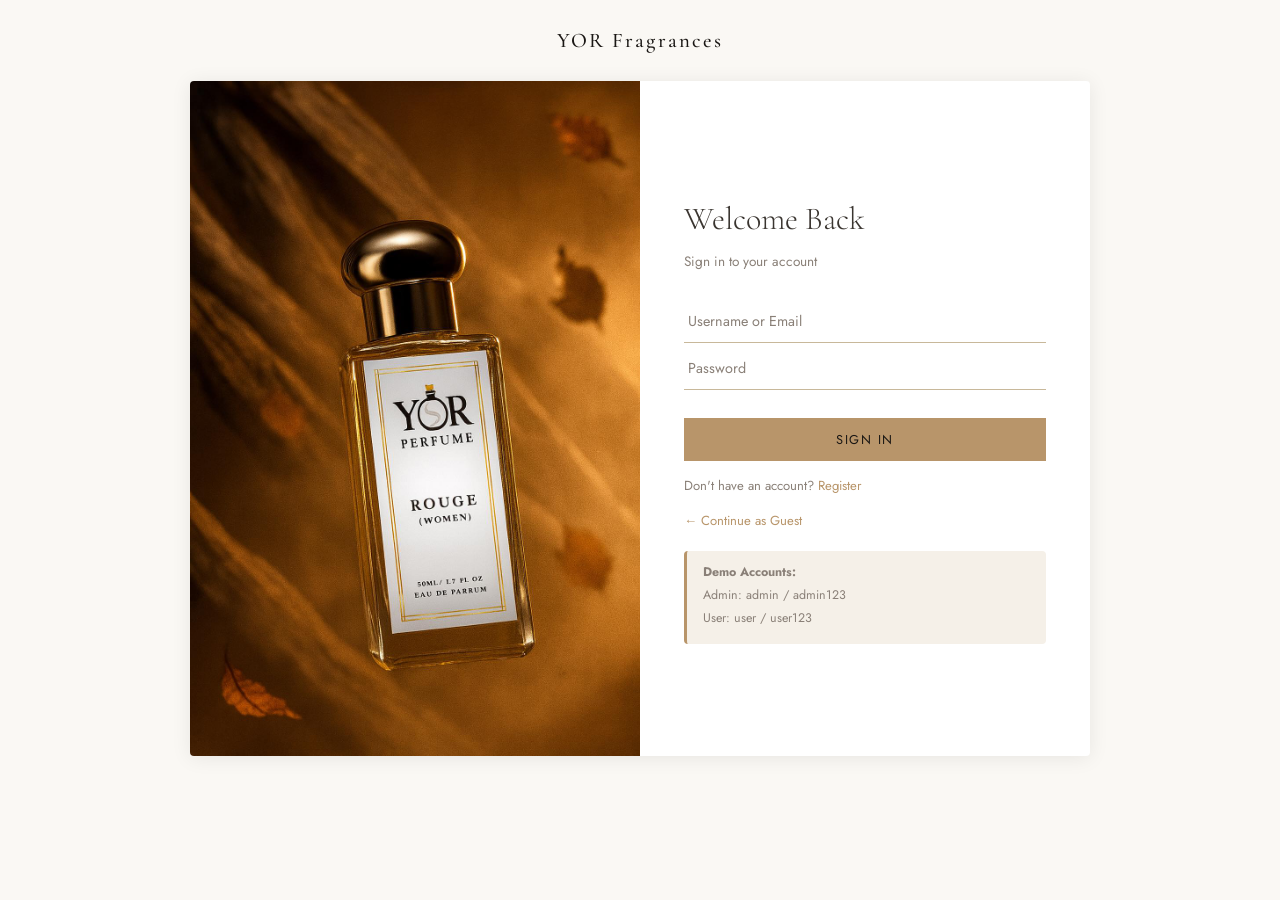
==== admin.html @ 2c429330 "first commit" ====
<!DOCTYPE html>
<html lang="en">
<head>
  <meta charset="UTF-8"/>
  <meta name="viewport" content="width=device-width, initial-scale=1.0"/>
  <title>Admin – YOR Fragrances</title>
  <link rel="preconnect" href="https://fonts.googleapis.com"/>
  <link href="https://fonts.googleapis.com/css2?family=Cormorant+Garamond:ital,wght@0,300;0,400;0,500;1,300;1,400&family=Jost:wght@300;400;500&display=swap" rel="stylesheet"/>
  <link rel="stylesheet" href="css/style.css"/>
</head>
<body class="admin-page">

  <!-- SIDEBAR -->
  <aside class="admin-sidebar">
    <div class="admin-logo">YOR<br/><span>Admin</span></div>
    <nav class="admin-nav">
      <a href="#" class="admin-nav-item active" onclick="showAdminTab('dashboard', this)">📊 Dashboard</a>
      <a href="#" class="admin-nav-item" onclick="showAdminTab('products', this)">🧴 Products</a>
      <a href="#" class="admin-nav-item" onclick="showAdminTab('orders', this)">📦 Orders</a>
      <a href="#" class="admin-nav-item" onclick="showAdminTab('users', this)">👥 Users</a>
    </nav>
    <a href="index.html" class="admin-back">← Back to Site</a>
    <button class="admin-logout" onclick="logoutUser()">Logout</button>
  </aside>

  <!-- MAIN -->
  <main class="admin-main">

    <!-- DASHBOARD TAB -->
    <div class="admin-tab active" id="tab-dashboard">
      <h2>Dashboard</h2>
      <div class="stats-grid">
        <div class="stat-card">
          <p class="stat-label">Total Products</p>
          <p class="stat-value" id="stat-products">0</p>
        </div>
        <div class="stat-card">
          <p class="stat-label">Total Orders</p>
          <p class="stat-value" id="stat-orders">0</p>
        </div>
        <div class="stat-card">
          <p class="stat-label">Registered Users</p>
          <p class="stat-value" id="stat-users">0</p>
        </div>
        <div class="stat-card">
          <p class="stat-label">Categories</p>
          <p class="stat-value">4</p>
        </div>
      </div>

      <div class="admin-section-title">Product Category Breakdown</div>
      <div class="chart-wrap" id="categoryChart"></div>

      <div class="admin-section-title">Top Products by Inquiries</div>
      <div id="topProducts"></div>
    </div>

    <!-- PRODUCTS TAB -->
    <div class="admin-tab" id="tab-products">
      <div class="admin-tab-header">
        <h2>Products</h2>
        <button class="btn-primary" onclick="openProductModal()">+ Add Product</button>
      </div>
      <div class="admin-table-wrap">
        <table class="admin-table" id="productsTable">
          <thead>
            <tr>
              <th>Image</th>
              <th>Name</th>
              <th>Category</th>
              <th>Price</th>
              <th>Stock</th>
              <th>Featured</th>
              <th>Actions</th>
            </tr>
          </thead>
          <tbody id="productsTableBody"></tbody>
        </table>
      </div>
    </div>

    <!-- ORDERS TAB -->
    <div class="admin-tab" id="tab-orders">
      <h2>Orders / Inquiries</h2>
      <div class="admin-table-wrap">
        <table class="admin-table">
          <thead>
            <tr>
              <th>Order ID</th>
              <th>Customer</th>
              <th>Items</th>
              <th>Total</th>
              <th>Status</th>
              <th>Date</th>
            </tr>
          </thead>
          <tbody id="ordersTableBody"></tbody>
        </table>
      </div>
    </div>

    <!-- USERS TAB -->
    <div class="admin-tab" id="tab-users">
      <h2>Registered Users</h2>
      <div class="admin-table-wrap">
        <table class="admin-table">
          <thead>
            <tr>
              <th>Username</th>
              <th>Name</th>
              <th>Email</th>
              <th>Role</th>
              <th>Registered</th>
            </tr>
          </thead>
          <tbody id="usersTableBody"></tbody>
        </table>
      </div>
    </div>

  </main>

  <!-- PRODUCT MODAL -->
  <div class="modal-overlay" id="productModal">
    <div class="modal">
      <div class="modal-header">
        <h3 id="modalTitle">Add Product</h3>
        <button onclick="closeProductModal()">&#10005;</button>
      </div>
      <form onsubmit="saveProduct(event)" class="modal-form">
        <input type="hidden" id="editProductId"/>
        <div class="form-row">
          <div class="form-field">
            <label>Product Name</label>
            <input type="text" id="pName" required/>
          </div>
          <div class="form-field">
            <label>Category</label>
            <select id="pCategory">
              <option value="women">Women's</option>
              <option value="men">Men's</option>
              <option value="unisex">Unisex</option>
            </select>
          </div>
        </div>
        <div class="form-row">
          <div class="form-field">
            <label>Price (₱)</label>
            <input type="number" id="pPrice" required/>
          </div>
          <div class="form-field">
            <label>Stock</label>
            <input type="number" id="pStock" required/>
          </div>
        </div>
        <div class="form-field">
          <label>Scent Description</label>
          <textarea id="pDesc" rows="3"></textarea>
        </div>
        <div class="form-field">
          <label>Image Path (e.g. assets/images/product1.jpg)</label>
          <input type="text" id="pImage" placeholder="assets/images/product1.jpg"/>
        </div>
        <div class="form-field checkbox-field">
          <input type="checkbox" id="pFeatured"/>
          <label for="pFeatured">Mark as Featured / Best Seller</label>
        </div>
        <div class="modal-actions">
          <button type="button" class="btn-secondary" onclick="closeProductModal()">Cancel</button>
          <button type="submit" class="btn-primary">Save Product</button>
        </div>
      </form>
    </div>
  </div>

  <div class="toast" id="toast"></div>
  <script src="js/data.js"></script>
  <script src="js/main.js"></script>
  <script src="js/admin.js"></script>
</body>
</html>
---- css/style.css ----
/* ===== CSS VARIABLES ===== */
:root {
  --cream: #f5f0e8;
  --warm-white: #faf8f4;
  --sand: #c8b89a;
  --sand-light: #e8ddd0;
  --dark: #1a1714;
  --dark-soft: #2d2926;
  --text: #3a3530;
  --text-light: #8a8078;
  --accent: #b8956a;
  --accent-dark: #9a7a54;
  --font-display: "Cormorant Garamond", Georgia, serif;
  --font-body: "Jost", sans-serif;
  --nav-h: 64px;
  --transition: 0.3s ease;
  --shadow: 0 2px 20px rgba(0, 0, 0, 0.08);
  --shadow-hover: 0 8px 40px rgba(0, 0, 0, 0.14);
}

/* ===== RESET ===== */
*,
*::before,
*::after {
  box-sizing: border-box;
  margin: 0;
  padding: 0;
}
html {
  scroll-behavior: smooth;
}
body {
  font-family: var(--font-body);
  background: var(--warm-white);
  color: var(--text);
  line-height: 1.6;
  font-size: 15px;
}
a {
  text-decoration: none;
  color: inherit;
}
img {
  max-width: 100%;
  display: block;
}
button {
  cursor: pointer;
  font-family: var(--font-body);
}
input,
select,
textarea {
  font-family: var(--font-body);
}

/* ===== NAVBAR ===== */
.navbar {
  position: fixed;
  top: 0;
  left: 0;
  right: 0;
  z-index: 100;
  height: var(--nav-h);
  /* use warm white from palette for the nav bar so it blends with the brand identity */
  background: var(--accent);
  backdrop-filter: blur(10px);
  border-bottom: 1px solid var(--sand);
  display: flex;
  align-items: center;
  padding: 0 24px;
  gap: 16px;
}
.nav-logo {
  position: absolute;
  left: 50%;
  transform: translateX(-50%);
  font-family: var(--font-display);
  font-size: 1.4rem;
  font-weight: 500;
  letter-spacing: 0.08em;
  color: var(--dark);
  white-space: nowrap;
}
.nav-search {
  display: flex;
  align-items: center;
  gap: 8px;
  background: var(--cream);
  border-radius: 4px;
  padding: 6px 12px;
  flex: 1;
  max-width: 280px;
  position: relative;
}
.nav-search input {
  border: none;
  background: transparent;
  outline: none;
  font-size: 0.85rem;
  color: var(--text);
  width: 100%;
}
.nav-search span {
  color: var(--text-light);
  font-size: 0.9rem;
}
.search-dropdown {
  position: absolute;
  top: calc(100% + 4px);
  left: 0;
  right: 0;
  background: white;
  border: 1px solid var(--sand-light);
  border-radius: 4px;
  box-shadow: var(--shadow);
  max-height: 240px;
  overflow-y: auto;
  z-index: 200;
  display: none;
}
.search-dropdown.show {
  display: block;
}
.search-item {
  display: flex;
  align-items: center;
  gap: 10px;
  padding: 10px 14px;
  cursor: pointer;
  transition: background var(--transition);
}
.search-item:hover {
  background: var(--cream);
}
.search-item img {
  width: 36px;
  height: 36px;
  object-fit: cover;
  border-radius: 2px;
}
.search-item-info {
  font-size: 0.8rem;
}
.search-item-info strong {
  display: block;
}
.search-item-info span {
  color: var(--accent);
}

.nav-actions {
  margin-left: auto;
  display: flex;
  align-items: center;
  gap: 16px;
}
.nav-icon {
  font-size: 1.1rem;
  color: var(--text);
  cursor: pointer;
  position: relative;
  padding: 4px;
}
.nav-icon:hover {
  color: var(--accent);
}
.cart-count {
  position: absolute;
  top: -4px;
  right: -6px;
  background: var(--sand);
  color: var(--dark);
  font-size: 0.65rem;
  border-radius: 50%;
  width: 16px;
  height: 16px;
  display: flex;
  align-items: center;
  justify-content: center;
  font-family: var(--font-body);
}
.nav-menu-btn {
  background: none;
  border: none;
  font-size: 1.2rem;
  color: var(--text);
  display: none;
}
.nav-user-menu {
  position: relative;
}
.user-dropdown {
  position: absolute;
  right: 0;
  top: calc(100% + 8px);
  background: white;
  border: 1px solid var(--sand-light);
  border-radius: 6px;
  box-shadow: var(--shadow);
  min-width: 160px;
  z-index: 200;
  display: none;
  overflow: hidden;
}
.user-dropdown.show {
  display: block;
}
.user-dropdown a,
.user-dropdown button {
  display: block;
  width: 100%;
  padding: 10px 16px;
  font-size: 0.85rem;
  text-align: left;
  background: none;
  border: none;
  color: var(--text);
  transition: background var(--transition);
}
.user-dropdown a:hover,
.user-dropdown button:hover {
  background: var(--cream);
}
.user-dropdown .user-info {
  padding: 12px 16px;
  border-bottom: 1px solid var(--sand-light);
  font-size: 0.8rem;
  color: var(--text-light);
}
.user-dropdown .user-info strong {
  display: block;
  color: var(--text);
  font-size: 0.9rem;
}

/* MOBILE MENU */
.mobile-menu {
  position: fixed;
  top: 0;
  left: -100%;
  width: 260px;
  height: 100vh;
  background: var(--dark);
  z-index: 300;
  display: flex;
  flex-direction: column;
  padding: 60px 30px 30px;
  transition: left var(--transition);
}
.mobile-menu.open {
  left: 0;
}
.mobile-menu a {
  color: white;
  font-size: 1.1rem;
  padding: 14px 0;
  border-bottom: 1px solid rgba(255, 255, 255, 0.1);
  font-family: var(--font-display);
}
.close-mobile {
  position: absolute;
  top: 16px;
  right: 16px;
  background: none;
  border: none;
  color: white;
  font-size: 1.3rem;
}

/* ===== HERO ===== */
.hero {
  margin-top: var(--nav-h);
}
.hero-banner {
  position: relative;
  height: 380px;
  overflow: hidden;
  background: var(--sand-light);
}
.hero-img {
  width: 100%;
  height: 100%;
  object-fit: cover;
  object-position: center;
}
.hero-overlay {
  position: absolute;
  inset: 0;
  background: linear-gradient(
    90deg,
    rgba(26, 23, 20, 0.55) 0%,
    transparent 60%
  );
  display: flex;
  flex-direction: column;
  justify-content: center;
  padding: 0 60px;
  color: white;
}
.hero-breadcrumb {
  font-size: 0.75rem;
  letter-spacing: 0.1em;
  opacity: 0.8;
  margin-bottom: 10px;
}
.hero-title {
  font-family: var(--font-display);
  font-size: 2.8rem;
  font-weight: 300;
  line-height: 1.1;
  margin-bottom: 20px;
}
.hero-title em {
  font-style: italic;
  font-weight: 300;
}
.hero-cta {
  display: inline-block;
  background: var(--accent);
  color: var(--dark);
  padding: 10px 28px;
  font-size: 0.8rem;
  letter-spacing: 0.12em;
  text-transform: uppercase;
  width: fit-content;
  transition: var(--transition);
}
.hero-cta:hover {
  background: var(--accent-dark);
  color: var(--dark);
}

/* ===== CATEGORY BAR ===== */
.category-bar {
  display: flex;
  align-items: center;
  justify-content: space-between;
  padding: 0 40px;
  border-bottom: 1px solid var(--sand-light);
  margin-bottom: 30px;
}
.category-tabs {
  display: flex;
  gap: 0;
}
.cat-tab {
  background: none;
  border: none;
  border-bottom: 2px solid transparent;
  margin-bottom: 30px;
  padding: 30px 20px 20px;
  min-height: 160px;
  font-size: 0.75rem;
  letter-spacing: 0.1em;
  color: var(--text-light);
  transition: var(--transition);
  cursor: pointer;
}
.cat-tab:hover {
  color: var(--text);
}
.cat-tab.active {
  color: var(--dark);
  border-bottom-color: var(--dark);
  font-weight: 500;
}
.filter-btn {
  background: none;
  border: 1px solid var(--sand);
  padding: 7px 16px;
  font-size: 0.75rem;
  letter-spacing: 0.08em;
  color: var(--text);
  transition: var(--transition);
  border-radius: 2px;
}
.filter-btn:hover {
  background: var(--cream);
}

/* FILTER PANEL */
.filter-panel {
  display: none;
  align-items: center;
  gap: 20px;
  padding: 16px 40px;
  background: var(--cream);
  border-bottom: 1px solid var(--sand-light);
  margin-bottom: 10px;
}
.filter-panel.open {
  display: flex;
}
.filter-group {
  display: flex;
  flex-direction: column;
  gap: 4px;
}
.filter-group label {
  font-size: 0.7rem;
  letter-spacing: 0.1em;
  color: var(--text-light);
  text-transform: uppercase;
}
.filter-group select {
  border: 1px solid var(--sand);
  background: white;
  padding: 6px 12px;
  font-size: 0.85rem;
  border-radius: 2px;
  outline: none;
  color: var(--text);
  cursor: pointer;
}

/* ===== PRODUCTS GRID ===== */
.shop-section {
  padding: 30px 40px;
}
.products-grid {
  display: grid;
  grid-template-columns: repeat(4, 1fr);
  gap: 20px;
}
.product-card {
  cursor: pointer;
  transition: var(--transition);
  background: white;
  border-radius: 2px;
}
.product-card:hover {
  transform: translateY(-4px);
  box-shadow: var(--shadow-hover);
}
.product-img-wrap {
  width: 100%;
  aspect-ratio: 1/1;
  overflow: hidden;
  background: var(--cream);
}
.product-img-wrap img {
  width: 100%;
  height: 100%;
  object-fit: contain;
  transition: transform 0.5s ease;
}
.product-card:hover .product-img-wrap img {
  transform: scale(1.06);
}
.product-info {
  padding: 12px 6px;
}
.product-info h3 {
  font-family: var(--font-display);
  font-size: 1rem;
  font-weight: 400;
  margin-bottom: 2px;
}
.product-price {
  color: var(--text-light);
  font-size: 0.85rem;
  margin-bottom: 8px;
}
.product-actions {
  display: flex;
  gap: 8px;
}
.btn-add-cart {
  background: var(--dark);
  color: white;
  border: none;
  padding: 7px 14px;
  font-size: 0.75rem;
  letter-spacing: 0.06em;
  flex: 1;
  transition: var(--transition);
}
.btn-add-cart:hover {
  background: var(--accent);
}
.btn-inquire {
  background: none;
  border: 1px solid var(--sand);
  padding: 7px 14px;
  font-size: 0.75rem;
  color: var(--text);
  transition: var(--transition);
}
.btn-inquire:hover {
  background: var(--cream);
}
.badge-featured {
  display: inline-block;
  background: var(--accent);
  color: white;
  font-size: 0.6rem;
  letter-spacing: 0.1em;
  padding: 2px 8px;
  text-transform: uppercase;
  margin-bottom: 4px;
  border-radius: 2px;
}

/* ===== MID BANNER ===== */
.mid-banner {
  margin: 20px 40px;
  height: 320px;
  overflow: hidden;
  border-radius: 4px;
  background: var(--sand-light);
}
.mid-banner img {
  width: 100%;
  height: 100%;
  object-fit: cover;
}

/* ===== FEATURED / BEST SELLERS ===== */
.featured-section {
  padding: 20px 40px 60px;
}
.section-title {
  font-family: var(--font-display);
  font-size: 1.8rem;
  font-weight: 300;
  margin-bottom: 24px;
  letter-spacing: 0.04em;
}

/* ===== ABOUT ===== */
.about-section {
  background: var(--cream);
  padding: 80px 40px;
}
.about-content {
  display: grid;
  grid-template-columns: 1fr 1fr;
  gap: 60px;
  align-items: center;
  max-width: 1100px;
  margin: 0 auto;
}
.about-label {
  font-size: 0.7rem;
  letter-spacing: 0.2em;
  text-transform: uppercase;
  color: var(--accent);
  margin-bottom: 12px;
}
.about-text h2 {
  font-family: var(--font-display);
  font-size: 2.4rem;
  font-weight: 300;
  line-height: 1.15;
  margin-bottom: 20px;
}
.about-text h2 em {
  font-style: italic;
}
.about-text p {
  color: var(--text-light);
  margin-bottom: 14px;
  line-height: 1.8;
}
.about-image img {
  width: 100%;
  height: 400px;
  object-fit: contain;
  border-radius: 2px;
}

/* ===== CONTACT ===== */
.contact-section {
  padding: 80px 40px;
}
.contact-container {
  display: grid;
  grid-template-columns: 1fr 1fr;
  gap: 60px;
  max-width: 900px;
  margin: 0 auto;
}
.contact-info p {
  color: var(--text-light);
  margin-bottom: 20px;
  line-height: 1.8;
}
.contact-details p {
  padding: 12px 14px;
  background: var(--cream);
  border-radius: 4px;
  border-left: 3px solid var(--accent);
  margin-bottom: 8px;
  font-size: 0.9rem;
  font-size: 0.9rem;
}
.contact-form {
  display: flex;
  flex-direction: column;
  gap: 0;
}
.contact-form input,
.contact-form textarea {
  border: none;
  border-bottom: 1px solid var(--sand);
  padding: 12px 4px;
  line-height: 1.6;
  background: transparent;
  outline: none;
  color: var(--text);
  resize: none;
  transition: border-color var(--transition);
}
.contact-form input:focus,
.contact-form textarea:focus {
  border-bottom-color: var(--accent);
}
.contact-form input::placeholder,
.contact-form textarea::placeholder {
  color: var(--text-light);
}

/* ===== BUTTONS ===== */
.btn-primary {
  /* primary actions use the signature gold accent with dark text */
  background: var(--accent);
  color: var(--dark);
  border: none;
  padding: 12px 32px;
  font-size: 0.8rem;
  letter-spacing: 0.12em;
  text-transform: uppercase;
  transition: var(--transition);
  cursor: pointer;
  margin-top: 20px;
}
.btn-primary:hover {
  background: var(--accent-dark);
  color: white;
}
.btn-secondary {
  background: none;
  border: 1px solid var(--sand);
  color: var(--text);
  padding: 10px 24px;
  font-size: 0.8rem;
  cursor: pointer;
  transition: var(--transition);
}
.btn-secondary:hover {
  background: var(--cream);
}
.btn-full {
  width: 100%;
  margin-top: 24px;
}

/* ===== FOOTER ===== */
.footer {
  /* slightly softened dark background to keep the footer grounded while still
     feeling warm rather than pitch‑black */
  background: var(--dark-soft);
  color: rgba(255, 255, 255, 0.8);
  padding: 60px 60px 30px;
}
.footer-newsletter {
  text-align: center;
  padding-bottom: 40px;
  border-bottom: 1px solid rgba(255, 255, 255, 0.1);
  margin-bottom: 40px;
}
.footer-newsletter p {
  margin-bottom: 16px;
  font-size: 0.9rem;
}
.newsletter-input {
  display: inline-flex;
  border-bottom: 1px solid rgba(255, 255, 255, 0.4);
  gap: 8px;
  align-items: center;
  min-width: 300px;
}
.newsletter-input input {
  background: transparent;
  border: none;
  color: white;
  outline: none;
  padding: 8px 4px;
  font-size: 0.85rem;
  flex: 1;
}
.newsletter-input input::placeholder {
  color: rgba(255, 255, 255, 0.4);
}
.newsletter-input button {
  background: none;
  border: none;
  color: rgba(255, 255, 255, 0.7);
  font-size: 1rem;
  cursor: pointer;
  transition: color var(--transition);
}
.newsletter-input button:hover {
  color: white;
}
.footer-links {
  display: grid;
  grid-template-columns: repeat(3, 1fr);
  gap: 40px;
  margin-bottom: 40px;
}
.footer-links h4 {
  font-family: var(--font-display);
  font-size: 1rem;
  font-weight: 400;
  color: white;
  margin-bottom: 16px;
}
.footer-links a {
  display: block;
  font-size: 0.82rem;
  padding: 4px 0;
  color: rgba(255, 255, 255, 0.5);
  transition: color var(--transition);
}
.footer-links a:hover {
  color: white;
}
.footer-bottom {
  display: flex;
  justify-content: space-between;
  align-items: center;
  border-top: 1px solid rgba(255, 255, 255, 0.1);
  padding-top: 20px;
  font-size: 0.78rem;
}
.footer-bottom a {
  color: rgba(255, 255, 255, 0.5);
  text-decoration: underline;
}
.footer-bottom a:hover {
  color: white;
}
.footer-brand {
  text-align: center;
  margin-top: 30px;
  font-family: var(--font-display);
  font-size: 6rem;
  font-weight: 300;
  color: rgba(255, 255, 255, 0.06);
  letter-spacing: 0.3em;
  pointer-events: none;
}

/* ===== SHOP HERO ===== */
.shop-hero {
  margin-top: var(--nav-h);
  position: relative;
  height: 200px;
  overflow: hidden;
  background: var(--sand-light);
}
.shop-hero img {
  width: 100%;
  height: 100%;
  object-fit: cover;
  object-position: center;
}
.shop-hero-content {
  position: absolute;
  bottom: 24px;
  left: 40px;
  color: white;
}
.breadcrumb {
  font-size: 0.75rem;
  opacity: 0.8;
  margin-bottom: 4px;
}
.shop-hero-content h1 {
  font-family: var(--font-display);
  font-size: 1.8rem;
  font-weight: 300;
}

/* LOAD MORE */
.load-more-wrap {
  text-align: center;
  padding: 40px 0;
}
.load-more-btn {
  background: none;
  border: 1px solid var(--sand);
  padding: 12px 40px;
  font-size: 0.75rem;
  letter-spacing: 0.14em;
  color: var(--text);
  transition: var(--transition);
}
.load-more-btn:hover {
  background: var(--dark);
  color: white;
  border-color: var(--dark);
}

/* ===== CART ===== */
.cart-section {
  margin-top: var(--nav-h);
  padding: 50px 60px;
  min-height: calc(100vh - var(--nav-h));
}
.cart-section h1 {
  font-family: var(--font-display);
  font-size: 2rem;
  font-weight: 300;
  margin-bottom: 30px;
}
.cart-layout {
  display: grid;
  grid-template-columns: 1fr 340px;
  gap: 40px;
  align-items: start;
}
.cart-empty {
  grid-column: 1/-1;
  text-align: center;
  padding: 80px 0;
  color: var(--text-light);
}
.cart-empty a {
  color: var(--accent);
  text-decoration: underline;
}
.cart-item {
  display: grid;
  grid-template-columns: 80px 1fr auto;
  gap: 16px;
  align-items: center;
  padding: 20px 0;
  border-bottom: 1px solid var(--sand-light);
}
.cart-item img {
  width: 80px;
  height: 80px;
  object-fit: cover;
  border-radius: 2px;
  background: var(--cream);
}
.cart-item-info h4 {
  font-family: var(--font-display);
  font-weight: 400;
  margin-bottom: 4px;
}
.cart-item-info p {
  font-size: 0.82rem;
  color: var(--text-light);
}
.cart-item-qty {
  display: flex;
  align-items: center;
  gap: 8px;
  margin-top: 8px;
}
.cart-item-qty button {
  width: 24px;
  height: 24px;
  border: 1px solid var(--sand);
  background: none;
  font-size: 0.9rem;
  display: flex;
  align-items: center;
  justify-content: center;
  transition: var(--transition);
}
.cart-item-qty button:hover {
  background: var(--dark);
  color: white;
  border-color: var(--dark);
}
.cart-item-qty span {
  font-size: 0.9rem;
  min-width: 20px;
  text-align: center;
}
.cart-item-price {
  font-family: var(--font-display);
  font-size: 1.05rem;
  text-align: right;
}
.cart-item-remove {
  display: inline-block;
  font-size: 0.85rem;
  color: #a12b2b;
  cursor: pointer;
  margin-top: 6px;
  text-align: right;
  background: var(--cream);
  border: 1px solid rgba(0, 0, 0, 0.06);
  padding: 6px 10px;
  border-radius: 4px;
}
.cart-item-remove:hover {
  background: #fbecec;
  color: #8b2222;
}
.cart-summary {
  background: var(--cream);
  padding: 28px;
  border-radius: 2px;
  position: sticky;
  top: 80px;
}
.cart-summary h3 {
  font-family: var(--font-display);
  font-size: 1.2rem;
  margin-bottom: 20px;
}
.summary-row {
  display: flex;
  justify-content: space-between;
  padding: 8px 0;
  font-size: 0.88rem;
  border-bottom: 1px solid var(--sand-light);
}
.summary-row.total {
  font-weight: 500;
  font-size: 1rem;
  border-bottom: none;
  margin-top: 4px;
}
.checkout-btn {
  width: 100%;
  margin-top: 20px;
  background: var(--dark);
  color: white;
  border: none;
  padding: 14px;
  font-size: 0.8rem;
  letter-spacing: 0.1em;
  text-transform: uppercase;
  cursor: pointer;
  transition: var(--transition);
}
.checkout-btn:hover {
  background: var(--accent);
}
.continue-shopping {
  display: block;
  text-align: center;
  margin-top: 12px;
  font-size: 0.8rem;
  color: var(--text-light);
  text-decoration: underline;
}
.continue-shopping:hover {
  color: var(--text);
}

/* ===== AUTH PAGES ===== */
.auth-page {
  min-height: 100vh;
  background: var(--warm-white);
  display: flex;
  flex-direction: column;
  align-items: center;
}
.auth-logo {
  font-family: var(--font-display);
  font-size: 1.3rem;
  font-weight: 500;
  letter-spacing: 0.1em;
  padding: 24px 0;
  color: var(--dark);
}
.auth-container {
  display: grid;
  grid-template-columns: 1fr 1fr;
  width: 100%;
  max-width: 900px;
  box-shadow: var(--shadow);
  border-radius: 4px;
  overflow: hidden;
  background: white;
  min-height: 520px;
}
.auth-image {
  background: var(--sand-light);
  overflow: hidden;
}
.auth-image img {
  width: 100%;
  height: 100%;
  object-fit: cover;
}
.auth-form-wrap {
  padding: 50px 44px;
  display: flex;
  flex-direction: column;
  justify-content: center;
}
.auth-form-wrap h1 {
  font-family: var(--font-display);
  font-size: 2rem;
  font-weight: 300;
  margin-bottom: 6px;
}
.auth-sub {
  font-size: 0.85rem;
  color: var(--text-light);
  margin-bottom: 28px;
}
.auth-form {
  color: var(--text);
  font-size: 0.95rem;
  display: flex;
  flex-direction: column;
}
.contact-section .section-title {
  margin-bottom: 50px;
}
.form-field {
  margin-bottom: 4px;
}
.form-field label {
  font-size: 0.72rem;
  letter-spacing: 0.1em;
  text-transform: uppercase;
  color: var(--text-light);
  display: block;
  margin-bottom: 4px;
}
.form-field input,
.form-field select,
.form-field textarea {
  width: 100%;
  border: none;
  border-bottom: 1px solid var(--sand);
  padding: 11px 4px;
  font-size: 0.9rem;
  background: transparent;
  outline: none;
  color: var(--text);
  transition: border-color var(--transition);
}
.form-field input:focus,
.form-field select:focus {
  border-bottom-color: var(--accent);
}
.form-field input::placeholder {
  color: var(--text-light);
}
.auth-redirect {
  font-size: 0.82rem;
  color: var(--text-light);
  margin-top: 14px;
}
.auth-redirect a {
  color: var(--accent);
}
.auth-redirect a:hover {
  text-decoration: underline;
}
.demo-hint {
  margin-top: 20px;
  background: var(--cream);
  padding: 12px 16px;
  border-radius: 4px;
  font-size: 0.78rem;
  color: var(--text-light);
  border-left: 3px solid var(--accent);
}
.demo-hint p {
  margin-bottom: 3px;
}

/* ===== TOAST ===== */
.toast {
  position: fixed;
  bottom: 24px;
  left: 50%;
  transform: translateX(-50%);
  background: var(--dark);
  color: white;
  padding: 12px 28px;
  border-radius: 40px;
  font-size: 0.85rem;
  opacity: 0;
  pointer-events: none;
  transition: opacity 0.3s;
  z-index: 999;
  white-space: nowrap;
}
.toast.show {
  opacity: 1;
}

/* ===== ADMIN ===== */
.admin-page {
  display: flex;
  min-height: 100vh;
  background: var(--cream);
}
.admin-sidebar {
  width: 220px;
  background: var(--dark);
  color: white;
  display: flex;
  flex-direction: column;
  padding: 0;
  position: fixed;
  top: 0;
  left: 0;
  bottom: 0;
  z-index: 50;
}
.admin-logo {
  font-family: var(--font-display);
  font-size: 1.8rem;
  font-weight: 300;
  padding: 28px 24px 24px;
  letter-spacing: 0.1em;
  border-bottom: 1px solid rgba(255, 255, 255, 0.1);
}
.admin-logo span {
  display: block;
  font-family: var(--font-body);
  font-size: 0.65rem;
  letter-spacing: 0.2em;
  opacity: 0.5;
  text-transform: uppercase;
  margin-top: 2px;
}
.admin-nav {
  display: flex;
  flex-direction: column;
  flex: 1;
  padding: 16px 0;
}
.admin-nav-item {
  padding: 12px 24px;
  font-size: 0.82rem;
  color: rgba(255, 255, 255, 0.6);
  transition: var(--transition);
  border-left: 3px solid transparent;
}
.admin-nav-item:hover {
  color: white;
  background: rgba(255, 255, 255, 0.05);
}
.admin-nav-item.active {
  color: white;
  border-left-color: var(--accent);
  background: rgba(255, 255, 255, 0.06);
}
.admin-back,
.admin-logout {
  padding: 12px 24px;
  font-size: 0.78rem;
  color: rgba(255, 255, 255, 0.4);
  border: none;
  background: none;
  text-align: left;
  transition: color var(--transition);
}
.admin-back:hover,
.admin-logout:hover {
  color: white;
}
.admin-logout {
  border-top: 1px solid rgba(255, 255, 255, 0.1);
  margin-top: auto;
  cursor: pointer;
}
.admin-main {
  margin-left: 220px;
  flex: 1;
  padding: 40px;
  min-height: 100vh;
}
.admin-main h2 {
  font-family: var(--font-display);
  font-size: 1.8rem;
  font-weight: 300;
  margin-bottom: 28px;
}
.admin-tab {
  display: none;
}
.admin-tab.active {
  display: block;
}
.stats-grid {
  display: grid;
  grid-template-columns: repeat(4, 1fr);
  gap: 16px;
  margin-bottom: 40px;
}
.stat-card {
  background: white;
  padding: 24px;
  border-radius: 4px;
  box-shadow: var(--shadow);
}
.stat-label {
  font-size: 0.72rem;
  letter-spacing: 0.1em;
  text-transform: uppercase;
  color: var(--text-light);
  margin-bottom: 8px;
}
.stat-value {
  font-family: var(--font-display);
  font-size: 2.4rem;
  font-weight: 300;
  color: var(--dark);
}
.admin-section-title {
  font-size: 0.75rem;
  letter-spacing: 0.14em;
  text-transform: uppercase;
  color: var(--text-light);
  margin: 30px 0 16px;
}
.chart-wrap {
  display: flex;
  gap: 18px;
  align-items: flex-end;
  height: 160px;
  background: white;
  padding: 24px;
  border-radius: 4px;
  box-shadow: var(--shadow);
  margin-top: 18px;
  margin-bottom: 30px;
  min-height: 140px;
}
.chart-bar-wrap {
  display: flex;
  flex-direction: column;
  align-items: center;
  gap: 10px;
  justify-content: flex-end;
  flex: 1;
}
.chart-bar {
  width: 100%;
  background: var(--accent);
  border-radius: 2px 2px 0 0;
  transition: height 0.6s ease;
}
.chart-bar-label {
  font-size: 0.65rem;
  color: var(--text-light);
  text-align: center;
}
.chart-bar-val {
  font-size: 0.7rem;
  color: var(--text);
}
.top-product-row {
  display: flex;
  align-items: center;
  justify-content: space-between;
  padding: 12px 16px;
  background: white;
  border-radius: 4px;
  margin-bottom: 6px;
  font-size: 0.85rem;
  box-shadow: var(--shadow);
}
.top-product-row span {
  color: var(--text-light);
  font-size: 0.78rem;
}
.admin-tab-header {
  display: flex;
  justify-content: space-between;
  align-items: center;
  margin-bottom: 28px;
}
.admin-tab-header h2 {
  margin-bottom: 0;
}
.admin-table-wrap {
  overflow-x: auto;
  background: white;
  border-radius: 4px;
  box-shadow: var(--shadow);
}
.admin-table {
  width: 100%;
  border-collapse: collapse;
  font-size: 0.84rem;
}
.admin-table th {
  background: var(--cream);
  padding: 12px 16px;
  text-align: left;
  font-size: 0.8rem;
  font-weight: 500;
  color: white;
  background: var(--accent-dark);
  padding: 3px 7px;
  border-radius: 12px;
  min-width: 24px;
  text-align: center;
  letter-spacing: 0.1em;
  text-transform: uppercase;
  color: white ;
  font-weight: 300;
}
.admin-table td {
  padding: 12px 16px;
  border-bottom: 1px solid var(--sand-light);
  vertical-align: middle;
}
.admin-table tr:last-child td {
  border-bottom: none;
}
.admin-table img {
  width: 44px;
  height: 44px;
  object-fit: cover;
  border-radius: 2px;
  background: var(--cream);
}
.admin-table .btn-edit,
.admin-table .btn-delete {
  padding: 5px 12px;
  font-size: 0.72rem;
  border: none;
  border-radius: 2px;
  cursor: pointer;
  transition: var(--transition);
  margin-right: 4px;
}
.btn-edit {
  background: var(--cream);
  color: var(--text);
}
.btn-edit:hover {
  background: var(--sand);
}
.btn-delete {
  background: #fdf0ef;
  color: #c0392b;
}
.btn-delete:hover {
  background: #c0392b;
  color: white;
}
.badge {
  display: inline-block;
  padding: 2px 8px;
  border-radius: 20px;
  font-size: 0.68rem;
}
.badge-yes {
  background: #e8f5e9;
  color: #2e7d32;
}
.badge-no {
  background: var(--cream);
  color: var(--text-light);
}
.badge-pending {
  background: #fff8e1;
  color: #f57f17;
}
.badge-confirmed {
  background: #e8f5e9;
  color: #2e7d32;
}

/* MODAL */
.modal-overlay {
  position: fixed;
  inset: 0;
  background: rgba(0, 0, 0, 0.5);
  z-index: 500;
  display: none;
  align-items: center;
  justify-content: center;
}
.modal-overlay.open {
  display: flex;
}
.modal {
  background: white;
  width: 580px;
  max-width: 95vw;
  border-radius: 6px;
  overflow: hidden;
  box-shadow: 0 20px 60px rgba(0, 0, 0, 0.2);
}
.modal-header {
  display: flex;
  justify-content: space-between;
  align-items: center;
  padding: 20px 24px;
  border-bottom: 1px solid var(--sand-light);
}
.modal-header h3 {
  font-family: var(--font-display);
  font-weight: 400;
}
.modal-header button {
  background: none;
  border: none;
  font-size: 1.1rem;
  color: var(--text-light);
  cursor: pointer;
}
.modal-form {
  padding: 24px;
}
.form-row {
  display: grid;
  grid-template-columns: 1fr 1fr;
  gap: 16px;
}
.form-field textarea {
  width: 100%;
  border: none;
  border-bottom: 1px solid var(--sand);
  padding: 11px 4px;
  font-size: 0.9rem;
  background: transparent;
  outline: none;
  resize: none;
  color: var(--text);
}
.form-field select {
  width: 100%;
  border: none;
  border-bottom: 1px solid var(--sand);
  padding: 11px 4px;
  font-size: 0.9rem;
  background: transparent;
  outline: none;
  color: var(--text);
  cursor: pointer;
}
.checkbox-field {
  flex-direction: row !important;
  align-items: center;
  gap: 10px;
  margin-top: 8px;
}
.checkbox-field input {
  width: auto;
  border: none;
  margin: 0;
}
.checkbox-field label {
  font-size: 0.85rem;
  letter-spacing: 0;
  text-transform: none;
  color: var(--text);
}
.modal-actions {
  display: flex;
  justify-content: flex-end;
  gap: 10px;
  margin-top: 24px;
}
.modal-actions .btn-primary {
  margin-top: 0;
}

/* ===== PRODUCT MODAL (detail) ===== */
.product-detail-overlay {
  position: fixed;
  inset: 0;
  background: rgba(0, 0, 0, 0.5);
  z-index: 400;
  display: none;
  align-items: center;
  justify-content: center;
}
.product-detail-overlay.open {
  display: flex;
}
.product-detail {
  background: white;
  width: 720px;
  max-width: 95vw;
  max-height: 90vh;
  display: grid;
  grid-template-columns: 1fr 1fr;
  overflow: hidden;
  border-radius: 4px;
  box-shadow: 0 20px 60px rgba(0, 0, 0, 0.2);
}
.product-detail-img {
  background: var(--cream);
  overflow: hidden;
}
.product-detail-img img {
  width: 100%;
  height: 100%;
  object-fit: cover;
}
.product-detail-info {
  padding: 40px 32px;
  overflow-y: auto;
}
.product-detail-info .close-detail {
  position: absolute;
  top: 12px;
  right: 16px;
  background: none;
  border: none;
  font-size: 1.2rem;
  color: var(--text-light);
  cursor: pointer;
}
.product-detail-info h2 {
  font-family: var(--font-display);
  font-size: 1.8rem;
  font-weight: 300;
  margin-bottom: 6px;
}
.product-detail-info .detail-cat {
  font-size: 0.7rem;
  letter-spacing: 0.14em;
  text-transform: uppercase;
  color: var(--accent);
  margin-bottom: 14px;
}
.product-detail-info .detail-price {
  font-size: 1.2rem;
  margin-bottom: 16px;
}
.product-detail-info .detail-desc {
  font-size: 0.88rem;
  color: var(--text-light);
  line-height: 1.8;
  margin-bottom: 24px;
}
.detail-stock {
  font-size: 0.8rem;
  color: var(--text-light);
  margin-bottom: 20px;
}
.detail-actions {
  display: flex;
  flex-direction: column;
  gap: 10px;
}
.detail-actions .btn-add-cart,
.detail-actions .btn-inquire {
  width: 100%;
  padding: 12px;
}
.detail-qty-row {
  display: flex;
  align-items: center;
  gap: 12px;
  margin-bottom: 8px;
}
.detail-qty-row button {
  width: 32px;
  height: 32px;
  border: 1px solid var(--sand);
  background: none;
  font-size: 1rem;
  display: flex;
  align-items: center;
  justify-content: center;
}
.detail-qty-row button:hover {
  background: var(--dark);
  color: white;
  border-color: var(--dark);
}
.detail-qty-row span {
  font-size: 1rem;
  min-width: 24px;
  text-align: center;
}

/* ===== RESPONSIVE ===== */
@media (max-width: 1024px) {
  .products-grid {
    grid-template-columns: repeat(3, 1fr);
  }
  .stats-grid {
    grid-template-columns: repeat(2, 1fr);
  }
}
@media (max-width: 768px) {
  .nav-search {
    display: none;
  }
  .nav-menu-btn {
    display: block;
  }
  .nav-logo {
    left: 50%;
  }
  .hero-overlay {
    padding: 0 30px;
  }
  .hero-title {
    font-size: 2rem;
  }
  .products-grid {
    grid-template-columns: repeat(2, 1fr);
  }
  .shop-section,
  .featured-section {
    padding: 20px;
  }
  .category-bar {
    padding: 0 16px;
  }
  .cat-tab {
    padding: 14px 10px;
    font-size: 0.68rem;
  }
  .about-content {
    grid-template-columns: 1fr;
  }
  .contact-container {
    grid-template-columns: 1fr;
  }
  .footer {
    padding: 40px 24px 20px;
  }
  .footer-links {
    grid-template-columns: 1fr 1fr;
  }
  .auth-container {
    grid-template-columns: 1fr;
  }
  .auth-image {
    display: none;
  }
  .cart-layout {
    grid-template-columns: 1fr;
  }
  .admin-sidebar {
    width: 56px;
  }
  .admin-logo,
  .admin-nav-item span,
  .admin-back,
  .admin-logout {
    display: none;
  }
  .admin-main {
    margin-left: 56px;
    padding: 20px;
  }
  .stats-grid {
    grid-template-columns: repeat(2, 1fr);
  }
  .product-detail {
    grid-template-columns: 1fr;
  }
  .product-detail-img {
    height: 240px;
  }
  .mid-banner {
    margin: 20px;
  }
}
@media (max-width: 480px) {
  .products-grid {
    grid-template-columns: 1fr 1fr;
    gap: 12px;
  }
}
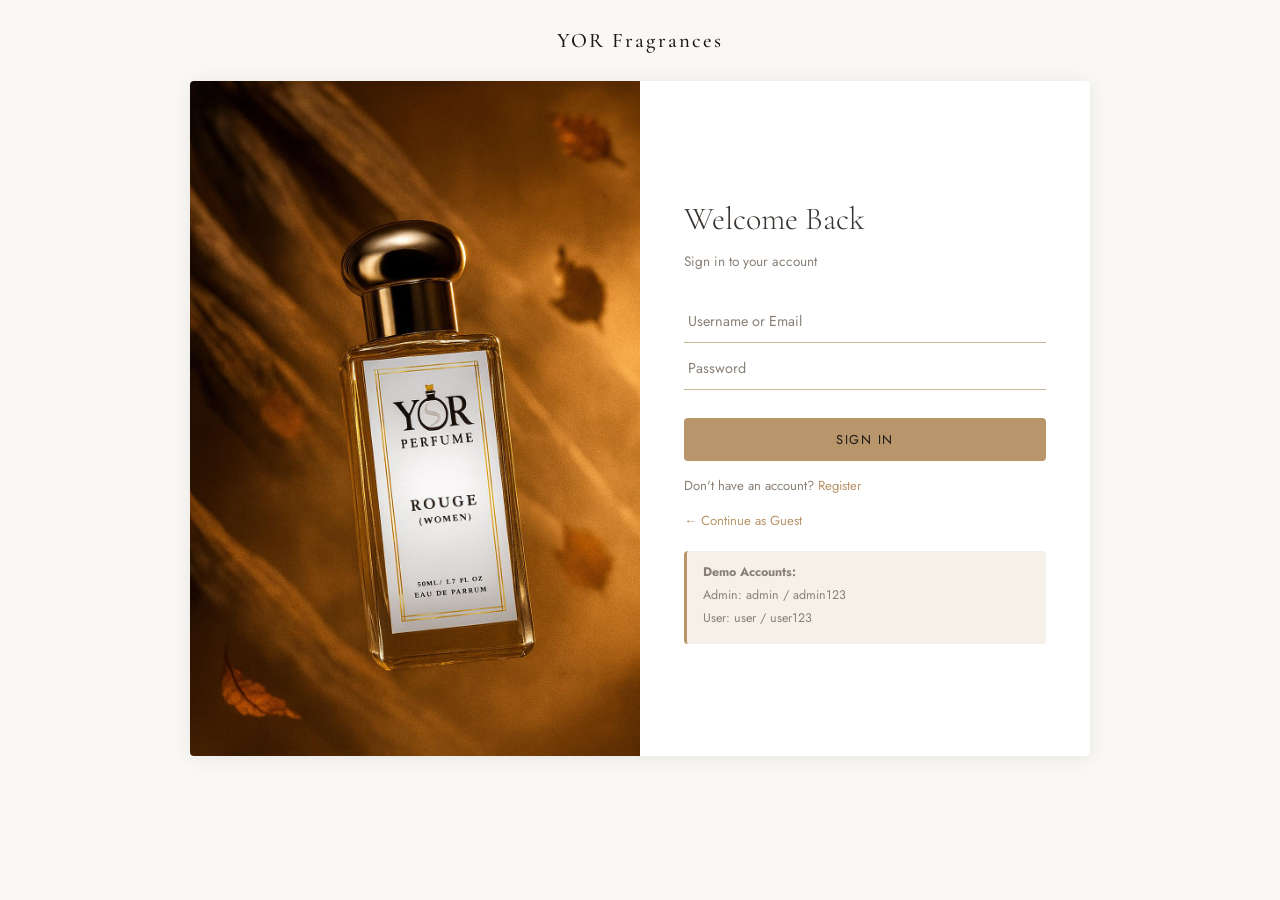
==== commit b8b11a06: "feat: implement core e-commerce UI components, database schema, and backend API endpoints for produc" ====
--- a/admin.html
+++ b/admin.html
@@ -4,6 +4,7 @@
   <meta charset="UTF-8"/>
   <meta name="viewport" content="width=device-width, initial-scale=1.0"/>
   <title>Admin – YOR Fragrances</title>
+  <link rel="icon" type="image/png" href="assets/images/uploaded_img5.png">
   <link rel="preconnect" href="https://fonts.googleapis.com"/>
   <link href="https://fonts.googleapis.com/css2?family=Cormorant+Garamond:ital,wght@0,300;0,400;0,500;1,300;1,400&family=Jost:wght@300;400;500&display=swap" rel="stylesheet"/>
   <link rel="stylesheet" href="css/style.css"/>
@@ -17,6 +18,7 @@
       <a href="#" class="admin-nav-item active" onclick="showAdminTab('dashboard', this)">📊 Dashboard</a>
       <a href="#" class="admin-nav-item" onclick="showAdminTab('products', this)">🧴 Products</a>
       <a href="#" class="admin-nav-item" onclick="showAdminTab('orders', this)">📦 Orders</a>
+      <a href="#" class="admin-nav-item" onclick="showAdminTab('inquiries', this)">💬 Inquiries</a>
       <a href="#" class="admin-nav-item" onclick="showAdminTab('users', this)">👥 Users</a>
     </nav>
     <a href="index.html" class="admin-back">← Back to Site</a>
@@ -42,9 +44,10 @@
           <p class="stat-label">Registered Users</p>
           <p class="stat-value" id="stat-users">0</p>
         </div>
-        <div class="stat-card">
-          <p class="stat-label">Categories</p>
-          <p class="stat-value">4</p>
+        <div class="stat-card" style="border-left: 3px solid var(--accent);">
+          <p class="stat-label">Monthly Sales</p>
+          <p class="stat-value" id="stat-monthly-sales">₱0</p>
+          <p class="stat-sub" id="stat-monthly-label">This month</p>
         </div>
       </div>
 
@@ -81,7 +84,7 @@
 
     <!-- ORDERS TAB -->
     <div class="admin-tab" id="tab-orders">
-      <h2>Orders / Inquiries</h2>
+      <h2>Orders</h2>
       <div class="admin-table-wrap">
         <table class="admin-table">
           <thead>
@@ -90,18 +93,41 @@
               <th>Customer</th>
               <th>Items</th>
               <th>Total</th>
+              <th>Payment</th>
               <th>Status</th>
               <th>Date</th>
+              <th>Actions</th>
             </tr>
           </thead>
           <tbody id="ordersTableBody"></tbody>
+        </table>
+      </div>
+    </div>
+
+    <!-- INQUIRIES TAB -->
+    <div class="admin-tab" id="tab-inquiries">
+      <h2>Customer Inquiries</h2>
+      <div class="admin-table-wrap">
+        <table class="admin-table">
+          <thead>
+            <tr>
+              <th>Date</th>
+              <th>Name</th>
+              <th>Contact Info</th>
+              <th>Message</th>
+            </tr>
+          </thead>
+          <tbody id="inquiriesTableBody"></tbody>
         </table>
       </div>
     </div>
 
     <!-- USERS TAB -->
     <div class="admin-tab" id="tab-users">
-      <h2>Registered Users</h2>
+      <div class="admin-tab-header">
+        <h2>Registered Users</h2>
+        <button class="btn-primary" onclick="openUserModal()">+ Add Admin</button>
+      </div>
       <div class="admin-table-wrap">
         <table class="admin-table">
           <thead>
@@ -111,6 +137,7 @@
               <th>Email</th>
               <th>Role</th>
               <th>Registered</th>
+              <th>Actions</th>
             </tr>
           </thead>
           <tbody id="usersTableBody"></tbody>
@@ -158,8 +185,14 @@
           <textarea id="pDesc" rows="3"></textarea>
         </div>
         <div class="form-field">
-          <label>Image Path (e.g. assets/images/product1.jpg)</label>
-          <input type="text" id="pImage" placeholder="assets/images/product1.jpg"/>
+          <label>Product Image</label>
+          <div id="productImagePreview" style="margin-bottom:10px; display:none;">
+            <img id="currentProductImg" src="" alt="Current Image" style="max-height:100px; border-radius:4px; border:1px solid var(--sand-light);"/>
+            <p style="font-size:0.8rem; color:var(--text-light); margin:4px 0 0;">Current image</p>
+          </div>
+          <input type="file" id="pImageFile" accept="image/*" style="display:none;" onchange="previewProductImage(this)"/>
+          <button type="button" onclick="document.getElementById('pImageFile').click()" class="btn-secondary" style="margin:0; padding:10px 20px; width:100%; text-align:center;">📁 Choose Image from Computer</button>
+          <p style="font-size:0.78rem; color:var(--text-light); margin:6px 0 0;">Leave empty to use the default image.</p>
         </div>
         <div class="form-field checkbox-field">
           <input type="checkbox" id="pFeatured"/>
@@ -168,6 +201,79 @@
         <div class="modal-actions">
           <button type="button" class="btn-secondary" onclick="closeProductModal()">Cancel</button>
           <button type="submit" class="btn-primary">Save Product</button>
+        </div>
+      </form>
+    </div>
+  </div>
+
+  <!-- ORDER REVIEW MODAL -->
+  <div class="modal-overlay" id="orderReviewModal">
+    <div class="modal" style="max-width:560px; padding:0; overflow:hidden;">
+      <div style="background:var(--dark); padding:20px 28px; display:flex; justify-content:space-between; align-items:center;">
+        <h3 style="font-family:var(--font-display); color:white; font-size:1.4rem; font-weight:300; margin:0;">Review Order</h3>
+        <button onclick="closeOrderReviewModal()" style="background:none; border:none; color:rgba(255,255,255,0.6); font-size:1.4rem; cursor:pointer;">&times;</button>
+      </div>
+      <div style="padding:28px;">
+        <div id="orderReviewDetails" style="background:var(--cream); border-radius:6px; padding:16px; margin-bottom:20px; font-size:0.9rem;"></div>
+        <div id="orderReceiptSection" style="margin-bottom:20px; display:none;">
+          <p style="font-size:0.8rem; text-transform:uppercase; letter-spacing:0.1em; color:var(--text-light); margin-bottom:8px;">Payment Receipt</p>
+          <img id="orderReceiptImg" src="" alt="Receipt" style="max-width:100%; max-height:250px; border-radius:6px; border:1px solid var(--sand-light);"/>
+        </div>
+        <div style="margin-bottom:16px;">
+          <label style="display:block; font-size:0.8rem; text-transform:uppercase; letter-spacing:0.1em; color:var(--text-light); margin-bottom:6px;">Update Status</label>
+          <select id="orderReviewStatus" style="width:100%; border:1px solid var(--sand); padding:10px 14px; border-radius:4px; font-family:inherit; font-size:0.9rem;">
+            <option value="Pending">Pending</option>
+            <option value="Confirmed">Confirmed</option>
+            <option value="Shipped">Shipped</option>
+            <option value="Completed">Completed</option>
+            <option value="Rejected">Rejected</option>
+            <option value="Cancelled">Cancelled</option>
+          </select>
+        </div>
+        <div style="margin-bottom:20px;">
+          <label style="display:block; font-size:0.8rem; text-transform:uppercase; letter-spacing:0.1em; color:var(--text-light); margin-bottom:6px;">Admin Remarks (optional)</label>
+          <textarea id="orderReviewRemarks" rows="3" placeholder="Add any remarks for the customer..." style="width:100%; border:1px solid var(--sand); border-radius:4px; padding:10px 12px; font-family:inherit; font-size:0.9rem; resize:vertical; box-sizing:border-box;"></textarea>
+        </div>
+        <input type="hidden" id="orderReviewId"/>
+        <div style="display:flex; gap:12px; justify-content:flex-end;">
+          <button type="button" class="btn-secondary" style="margin:0;" onclick="closeOrderReviewModal()">Cancel</button>
+          <button type="button" class="btn-primary" style="margin:0;" onclick="submitOrderReview()">Save Changes</button>
+        </div>
+      </div>
+    </div>
+  </div>
+
+  <!-- USER MODAL -->
+  <div class="modal-overlay" id="userModal">
+    <div class="modal">
+      <div class="modal-header">
+        <h3>Add Admin User</h3>
+        <button type="button" onclick="closeUserModal()">&#10005;</button>
+      </div>
+      <form onsubmit="saveAdminUser(event)" class="modal-form">
+        <div class="form-row">
+          <div class="form-field">
+            <label>Name</label>
+            <input type="text" id="uName" required/>
+          </div>
+          <div class="form-field">
+            <label>Username</label>
+            <input type="text" id="uUsername" required/>
+          </div>
+        </div>
+        <div class="form-row">
+          <div class="form-field">
+            <label>Email</label>
+            <input type="email" id="uEmail" required/>
+          </div>
+          <div class="form-field">
+            <label>Password</label>
+            <input type="password" id="uPassword" required/>
+          </div>
+        </div>
+        <div class="modal-actions">
+          <button type="button" class="btn-secondary" onclick="closeUserModal()">Cancel</button>
+          <button type="submit" class="btn-primary">Add Admin</button>
         </div>
       </form>
     </div>
--- a/css/style.css
+++ b/css/style.css
@@ -62,48 +62,99 @@
   right: 0;
   z-index: 100;
   height: var(--nav-h);
-  /* use warm white from palette for the nav bar so it blends with the brand identity */
-  background: var(--accent);
-  backdrop-filter: blur(10px);
-  border-bottom: 1px solid var(--sand);
-  display: flex;
-  align-items: center;
+  background: var(--accent); /* Signature Gold/Brown color */
+  box-shadow: 0 4px 20px rgba(0,0,0,0.1);
+  display: flex;
+  align-items: center;
+  justify-content: space-between;
   padding: 0 24px;
   gap: 16px;
+  color: white;
 }
 .nav-logo {
-  position: absolute;
-  left: 50%;
-  transform: translateX(-50%);
-  font-family: var(--font-display);
-  font-size: 1.4rem;
+  font-family: var(--font-display);
+  font-size: 1.6rem;
   font-weight: 500;
   letter-spacing: 0.08em;
-  color: var(--dark);
+  color: white;
   white-space: nowrap;
+  display: flex;
+  align-items: center;
+  gap: 10px;
+  flex: 1;
+}
+.nav-logo:hover {
+  color: var(--cream);
+}
+.nav-links {
+  display: flex;
+  align-items: center;
+  justify-content: center;
+  gap: 32px;
+}
+.nav-links a {
+  color: white;
+  font-size: 0.95rem;
+  letter-spacing: 0.05em;
+  font-weight: 400;
+  transition: var(--transition);
+  position: relative;
+}
+.nav-links a:after {
+  content: '';
+  position: absolute;
+  width: 0;
+  height: 2px;
+  bottom: -4px;
+  left: 0;
+  background-color: white;
+  transition: width 0.3s ease;
+}
+.nav-links a:hover:after {
+  width: 100%;
+}
+.nav-links a:hover {
+  color: var(--cream);
 }
 .nav-search {
   display: flex;
   align-items: center;
   gap: 8px;
-  background: var(--cream);
-  border-radius: 4px;
-  padding: 6px 12px;
+  background: rgba(255, 255, 255, 0.2);
+  border-radius: 20px;
+  padding: 6px 14px;
   flex: 1;
-  max-width: 280px;
+  max-width: 240px;
   position: relative;
+  border: 1px solid rgba(255, 255, 255, 0.3);
+  transition: all 0.3s ease;
+}
+.nav-search:focus-within {
+  background: white;
 }
 .nav-search input {
   border: none;
   background: transparent;
   outline: none;
   font-size: 0.85rem;
-  color: var(--text);
+  color: white;
   width: 100%;
 }
+.nav-search:focus-within input {
+  color: var(--dark);
+}
+.nav-search:focus-within input::placeholder {
+  color: var(--text-light);
+}
+.nav-search input::placeholder {
+  color: rgba(255,255,255,0.8);
+}
 .nav-search span {
-  color: var(--text-light);
+  color: white;
   font-size: 0.9rem;
+}
+.nav-search:focus-within span {
+  color: var(--accent);
 }
 .search-dropdown {
   position: absolute;
@@ -150,41 +201,44 @@
 }
 
 .nav-actions {
-  margin-left: auto;
-  display: flex;
-  align-items: center;
+  display: flex;
+  align-items: center;
+  justify-content: flex-end;
   gap: 16px;
+  flex: 1;
 }
 .nav-icon {
-  font-size: 1.1rem;
-  color: var(--text);
+  font-size: 1.2rem;
+  color: white;
   cursor: pointer;
   position: relative;
   padding: 4px;
+  transition: transform var(--transition);
 }
 .nav-icon:hover {
-  color: var(--accent);
+  transform: scale(1.1);
 }
 .cart-count {
   position: absolute;
   top: -4px;
   right: -6px;
-  background: var(--sand);
-  color: var(--dark);
+  background: var(--dark);
+  color: white;
   font-size: 0.65rem;
   border-radius: 50%;
-  width: 16px;
-  height: 16px;
+  width: 18px;
+  height: 18px;
   display: flex;
   align-items: center;
   justify-content: center;
   font-family: var(--font-body);
+  font-weight: 500;
 }
 .nav-menu-btn {
   background: none;
   border: none;
-  font-size: 1.2rem;
-  color: var(--text);
+  font-size: 1.4rem;
+  color: white;
   display: none;
 }
 .nav-user-menu {
@@ -379,39 +433,49 @@
   background: var(--cream);
 }
 
-/* FILTER PANEL */
+.shop-layout {
+  display: flex;
+  flex-direction: column;
+  gap: 30px;
+}
+/* FILTER PANEL - Horizontal */
 .filter-panel {
-  display: none;
+  display: flex;
+  flex-direction: row;
+  flex-wrap: wrap;
   align-items: center;
   gap: 20px;
-  padding: 16px 40px;
-  background: var(--cream);
-  border-bottom: 1px solid var(--sand-light);
-  margin-bottom: 10px;
-}
-.filter-panel.open {
-  display: flex;
+  padding: 20px;
+  background: white;
+  border: 1px solid var(--sand-light);
+  border-radius: 4px;
+  box-shadow: var(--shadow);
 }
 .filter-group {
   display: flex;
   flex-direction: column;
-  gap: 4px;
+  gap: 8px;
 }
 .filter-group label {
-  font-size: 0.7rem;
+  font-size: 0.75rem;
+  color: var(--text-light);
+  text-transform: uppercase;
   letter-spacing: 0.1em;
-  color: var(--text-light);
-  text-transform: uppercase;
+  margin-bottom: 4px;
 }
 .filter-group select {
   border: 1px solid var(--sand);
   background: white;
-  padding: 6px 12px;
+  padding: 10px 14px;
   font-size: 0.85rem;
-  border-radius: 2px;
+  border-radius: 4px;
   outline: none;
   color: var(--text);
   cursor: pointer;
+  width: 100%;
+}
+.filter-group select:focus {
+  border-color: var(--accent);
 }
 
 /* ===== PRODUCTS GRID ===== */
@@ -425,13 +489,15 @@
 }
 .product-card {
   cursor: pointer;
-  transition: var(--transition);
+  transition: all 0.3s ease;
   background: white;
-  border-radius: 2px;
+  border-radius: 8px;
+  box-shadow: 0 4px 15px rgba(0, 0, 0, 0.03);
+  overflow: hidden;
 }
 .product-card:hover {
-  transform: translateY(-4px);
-  box-shadow: var(--shadow-hover);
+  transform: translateY(-6px);
+  box-shadow: 0 12px 25px rgba(0, 0, 0, 0.08);
 }
 .product-img-wrap {
   width: 100%;
@@ -602,19 +668,21 @@
 }
 .contact-form input,
 .contact-form textarea {
-  border: none;
-  border-bottom: 1px solid var(--sand);
-  padding: 12px 4px;
+  border: 1px solid rgba(0,0,0,0.1);
+  border-radius: 6px;
+  background: rgba(0,0,0,0.02);
+  padding: 14px 16px;
   line-height: 1.6;
-  background: transparent;
   outline: none;
   color: var(--text);
   resize: none;
-  transition: border-color var(--transition);
+  transition: all 0.3s ease;
 }
 .contact-form input:focus,
 .contact-form textarea:focus {
-  border-bottom-color: var(--accent);
+  border-color: var(--accent);
+  background: white;
+  box-shadow: 0 0 0 3px rgba(212, 175, 55, 0.1);
 }
 .contact-form input::placeholder,
 .contact-form textarea::placeholder {
@@ -631,25 +699,31 @@
   font-size: 0.8rem;
   letter-spacing: 0.12em;
   text-transform: uppercase;
-  transition: var(--transition);
+  transition: all 0.3s ease;
   cursor: pointer;
-  margin-top: 20px;
+  border-radius: 4px;
 }
 .btn-primary:hover {
   background: var(--accent-dark);
   color: white;
+  transform: translateY(-2px);
+  box-shadow: 0 6px 20px rgba(212, 175, 55, 0.4);
 }
 .btn-secondary {
   background: none;
   border: 1px solid var(--sand);
   color: var(--text);
-  padding: 10px 24px;
+  padding: 12px 32px;
   font-size: 0.8rem;
+  letter-spacing: 0.12em;
+  text-transform: uppercase;
   cursor: pointer;
-  transition: var(--transition);
+  transition: all 0.3s ease;
+  border-radius: 4px;
 }
 .btn-secondary:hover {
   background: var(--cream);
+  transform: translateY(-2px);
 }
 .btn-full {
   width: 100%;
@@ -757,31 +831,43 @@
 .shop-hero {
   margin-top: var(--nav-h);
   position: relative;
-  height: 200px;
+  height: 400px;
   overflow: hidden;
-  background: var(--sand-light);
+  background: var(--dark);
+  display: flex;
+  align-items: center;
+  justify-content: center;
 }
 .shop-hero img {
+  position: absolute;
+  top: 0;
+  left: 0;
   width: 100%;
   height: 100%;
   object-fit: cover;
-  object-position: center;
+  object-position: center 65%;
+  z-index: 1;
+  opacity: 0.5;
 }
 .shop-hero-content {
-  position: absolute;
-  bottom: 24px;
-  left: 40px;
-  color: white;
+  position: relative;
+  z-index: 2;
+  color: white;
+  text-align: center;
+  max-width: 600px;
 }
 .breadcrumb {
-  font-size: 0.75rem;
-  opacity: 0.8;
-  margin-bottom: 4px;
+  font-size: 0.85rem;
+  letter-spacing: 0.1em;
+  text-transform: uppercase;
+  margin-bottom: 12px;
+  color: var(--sand-light);
 }
 .shop-hero-content h1 {
   font-family: var(--font-display);
-  font-size: 1.8rem;
+  font-size: 3.5rem;
   font-weight: 300;
+  text-shadow: 0 2px 10px rgba(0,0,0,0.3);
 }
 
 /* LOAD MORE */
@@ -834,11 +920,17 @@
 }
 .cart-item {
   display: grid;
-  grid-template-columns: 80px 1fr auto;
+  grid-template-columns: 30px 80px 1fr auto;
   gap: 16px;
   align-items: center;
   padding: 20px 0;
   border-bottom: 1px solid var(--sand-light);
+}
+.custom-checkbox {
+  width: 18px;
+  height: 18px;
+  accent-color: var(--accent);
+  cursor: pointer;
 }
 .cart-item img {
   width: 80px;
@@ -1667,9 +1759,336 @@
     margin: 20px;
   }
 }
-@media (max-width: 480px) {
+@media (max-width: 768px) {
   .products-grid {
-    grid-template-columns: 1fr 1fr;
-    gap: 12px;
-  }
-}
+    display: flex;
+    flex-wrap: nowrap;
+    overflow-x: auto;
+    scroll-snap-type: x mandatory;
+    padding-bottom: 20px;
+    -webkit-overflow-scrolling: touch;
+    gap: 16px;
+  }
+  .product-card {
+    flex: 0 0 240px;
+    scroll-snap-align: start;
+  }
+  .filter-panel {
+    flex-direction: column;
+    align-items: stretch;
+  }
+}
+
+/* ===== MICRO-ANIMATIONS ===== */
+.fade-in {
+  opacity: 0;
+  transform: translateY(20px);
+  transition: opacity 0.8s cubic-bezier(0.25, 0.46, 0.45, 0.94), transform 0.8s cubic-bezier(0.25, 0.46, 0.45, 0.94);
+}
+.fade-in-visible {
+  opacity: 1;
+  transform: translateY(0);
+}
+
+.reveal-up {
+  opacity: 0;
+  transform: translateY(40px);
+  transition: all 1s cubic-bezier(0.16, 1, 0.3, 1);
+}
+.reveal-up.visible {
+  opacity: 1;
+  transform: translateY(0);
+}
+
+/* ===== NEW UI/UX FEATURES ===== */
+
+/* Slide-out Cart Drawer */
+.cart-drawer {
+  position: fixed;
+  top: 0;
+  right: -400px;
+  width: 400px;
+  max-width: 100vw;
+  height: 100vh;
+  background: rgba(255, 255, 255, 0.95);
+  backdrop-filter: blur(16px);
+  -webkit-backdrop-filter: blur(16px);
+  z-index: 1000;
+  box-shadow: -5px 0 30px rgba(0,0,0,0.1);
+  transition: right 0.4s cubic-bezier(0.16, 1, 0.3, 1);
+  display: flex;
+  flex-direction: column;
+}
+.cart-drawer.open {
+  right: 0;
+}
+.cart-drawer-header {
+  display: flex;
+  align-items: center;
+  justify-content: space-between;
+  padding: 24px;
+  border-bottom: 1px solid var(--sand-light);
+}
+.cart-drawer-header h2 {
+  font-family: var(--font-display);
+  font-size: 1.6rem;
+  font-weight: 400;
+}
+.close-drawer {
+  background: none;
+  border: none;
+  font-size: 1.5rem;
+  color: var(--text-light);
+  transition: color var(--transition);
+}
+.close-drawer:hover {
+  color: var(--dark);
+}
+.cart-drawer-body {
+  flex: 1;
+  overflow-y: auto;
+  padding: 24px;
+}
+.cart-drawer-footer {
+  padding: 24px;
+  border-top: 1px solid var(--sand-light);
+  background: white;
+}
+.cart-overlay {
+  position: fixed;
+  inset: 0;
+  background: rgba(0,0,0,0.4);
+  backdrop-filter: blur(4px);
+  z-index: 999;
+  opacity: 0;
+  pointer-events: none;
+  transition: opacity 0.4s ease;
+}
+.cart-overlay.open {
+  opacity: 1;
+  pointer-events: auto;
+}
+
+/* Quick View Modal */
+.qv-modal {
+  position: fixed;
+  inset: 0;
+  background: rgba(0,0,0,0.6);
+  backdrop-filter: blur(8px);
+  z-index: 2000;
+  display: flex;
+  align-items: center;
+  justify-content: center;
+  opacity: 0;
+  pointer-events: none;
+  transition: opacity 0.3s ease;
+}
+.qv-modal.open {
+  opacity: 1;
+  pointer-events: auto;
+}
+.qv-content {
+  background: white;
+  width: 900px;
+  max-width: 95vw;
+  height: 600px;
+  max-height: 90vh;
+  border-radius: 4px;
+  display: flex;
+  position: relative;
+  overflow: hidden;
+  box-shadow: var(--shadow-hover);
+  transform: translateY(20px);
+  transition: transform 0.4s cubic-bezier(0.16, 1, 0.3, 1);
+}
+.qv-modal.open .qv-content {
+  transform: translateY(0);
+}
+.qv-close {
+  position: absolute;
+  top: 16px;
+  right: 16px;
+  background: white;
+  border: none;
+  width: 32px;
+  height: 32px;
+  border-radius: 50%;
+  font-size: 1.2rem;
+  display: flex;
+  align-items: center;
+  justify-content: center;
+  box-shadow: var(--shadow);
+  z-index: 10;
+}
+.qv-image {
+  flex: 1;
+  background: var(--cream);
+  display: flex;
+  align-items: center;
+  justify-content: center;
+  padding: 40px;
+}
+.qv-image img {
+  max-height: 100%;
+  object-fit: contain;
+}
+.qv-details {
+  flex: 1;
+  padding: 40px;
+  overflow-y: auto;
+  display: flex;
+  flex-direction: column;
+}
+.qv-category {
+  font-size: 0.75rem;
+  letter-spacing: 0.1em;
+  color: var(--accent);
+  text-transform: uppercase;
+  margin-bottom: 8px;
+}
+.qv-title {
+  font-family: var(--font-display);
+  font-size: 2.2rem;
+  font-weight: 300;
+  margin-bottom: 12px;
+}
+.qv-price {
+  font-size: 1.2rem;
+  margin-bottom: 24px;
+  color: var(--text-light);
+}
+.qv-desc {
+  line-height: 1.8;
+  color: var(--text);
+  margin-bottom: 30px;
+}
+.qv-actions {
+  display: flex;
+  gap: 12px;
+  margin-top: auto;
+}
+
+/* Wishlist Heart */
+.btn-wishlist {
+  background: white;
+  border: 1px solid var(--sand-light);
+  width: 36px;
+  height: 36px;
+  border-radius: 50%;
+  display: flex;
+  align-items: center;
+  justify-content: center;
+  font-size: 1.1rem;
+  color: var(--text-light);
+  transition: all 0.3s ease;
+}
+.btn-wishlist:hover {
+  border-color: var(--accent);
+  color: var(--accent);
+}
+.btn-wishlist.active {
+  background: var(--accent);
+  color: white;
+  border-color: var(--accent);
+}
+
+/* Star Rating */
+.star-rating {
+  color: #FFD700; /* Gold */
+  font-size: 0.9rem;
+  margin-bottom: 8px;
+}
+
+/* Glassmorphism overrides */
+.search-dropdown, .user-dropdown {
+  background: rgba(255, 255, 255, 0.9);
+  backdrop-filter: blur(12px);
+  -webkit-backdrop-filter: blur(12px);
+}
+
+@media (max-width: 900px) {
+  .nav-links {
+    display: none;
+  }
+  .nav-menu-btn {
+    display: block;
+  }
+  .nav-search {
+    max-width: 180px;
+  }
+  .qv-content {
+    flex-direction: column;
+    height: auto;
+  }
+  .qv-image {
+    height: 250px;
+  }
+}
+@media (max-width: 600px) {
+  .nav-search {
+    display: none;
+  }
+}
+
+/* ===== PAYMENT MODAL ===== */
+.payment-option {
+  flex: 1;
+  display: flex;
+  align-items: center;
+  gap: 12px;
+  padding: 16px;
+  border: 2px solid var(--sand-light);
+  border-radius: 8px;
+  cursor: pointer;
+  transition: all 0.2s ease;
+  background: white;
+}
+.payment-option:hover { border-color: var(--accent); }
+.payment-option.selected { border-color: var(--accent); background: var(--cream); }
+.payment-option-icon { font-size: 1.5rem; flex-shrink: 0; }
+.upload-area {
+  border: 2px dashed var(--sand);
+  border-radius: 8px;
+  padding: 30px 20px;
+  text-align: center;
+  cursor: pointer;
+  transition: border-color 0.2s, background 0.2s;
+  display: flex;
+  flex-direction: column;
+  align-items: center;
+}
+.upload-area:hover { border-color: var(--accent); background: var(--cream); }
+
+/* ===== ORDER STATUS BADGES ===== */
+.status-badge {
+  display: inline-block;
+  padding: 4px 12px;
+  border-radius: 20px;
+  font-size: 0.78rem;
+  font-weight: 500;
+  letter-spacing: 0.05em;
+  text-transform: uppercase;
+}
+.status-Pending   { background: #FFF4CC; color: #A07400; }
+.status-Confirmed { background: #D4EDDA; color: #155724; }
+.status-Shipped   { background: #CCE5FF; color: #004085; }
+.status-Completed { background: #D5EDDA; color: #0B5B23; }
+.status-Cancelled { background: #F8D7DA; color: #721C24; }
+.status-Rejected  { background: #F8D7DA; color: #721C24; }
+
+/* ===== MY ORDERS PAGE ===== */
+.my-orders-section { padding: 120px 40px 80px; max-width: 900px; margin: 0 auto; }
+.my-orders-section h1 { font-family: var(--font-display); font-size: 2.5rem; font-weight: 300; margin-bottom: 8px; }
+.orders-table-wrap { overflow-x: auto; margin-top: 30px; }
+.orders-table { width: 100%; border-collapse: collapse; font-size: 0.9rem; }
+.orders-table th { background: var(--dark); color: white; padding: 14px 16px; text-align: left; font-family: var(--font-body); font-weight: 400; letter-spacing: 0.05em; text-transform: uppercase; font-size: 0.78rem; }
+.orders-table td { padding: 16px; border-bottom: 1px solid var(--sand-light); color: var(--text); vertical-align: top; }
+.orders-table tr:hover td { background: var(--cream); }
+.order-remarks { font-style: italic; font-size: 0.85rem; color: var(--text-light); margin-top: 6px; padding: 8px; background: var(--cream); border-left: 3px solid var(--accent); border-radius: 2px; }
+
+/* ===== ADMIN DASHBOARD STATS ===== */
+.stats-grid { display: grid; grid-template-columns: repeat(auto-fit, minmax(180px, 1fr)); gap: 20px; margin-bottom: 36px; }
+.stat-card { background: white; border: 1px solid var(--sand-light); border-radius: 8px; padding: 24px; display: flex; flex-direction: column; gap: 8px; box-shadow: var(--shadow); }
+.stat-card .stat-label { font-size: 0.78rem; text-transform: uppercase; letter-spacing: 0.1em; color: var(--text-light); }
+.stat-card .stat-value { font-family: var(--font-display); font-size: 2.2rem; font-weight: 300; color: var(--dark); }
+.stat-card .stat-sub { font-size: 0.82rem; color: var(--text-light); }
